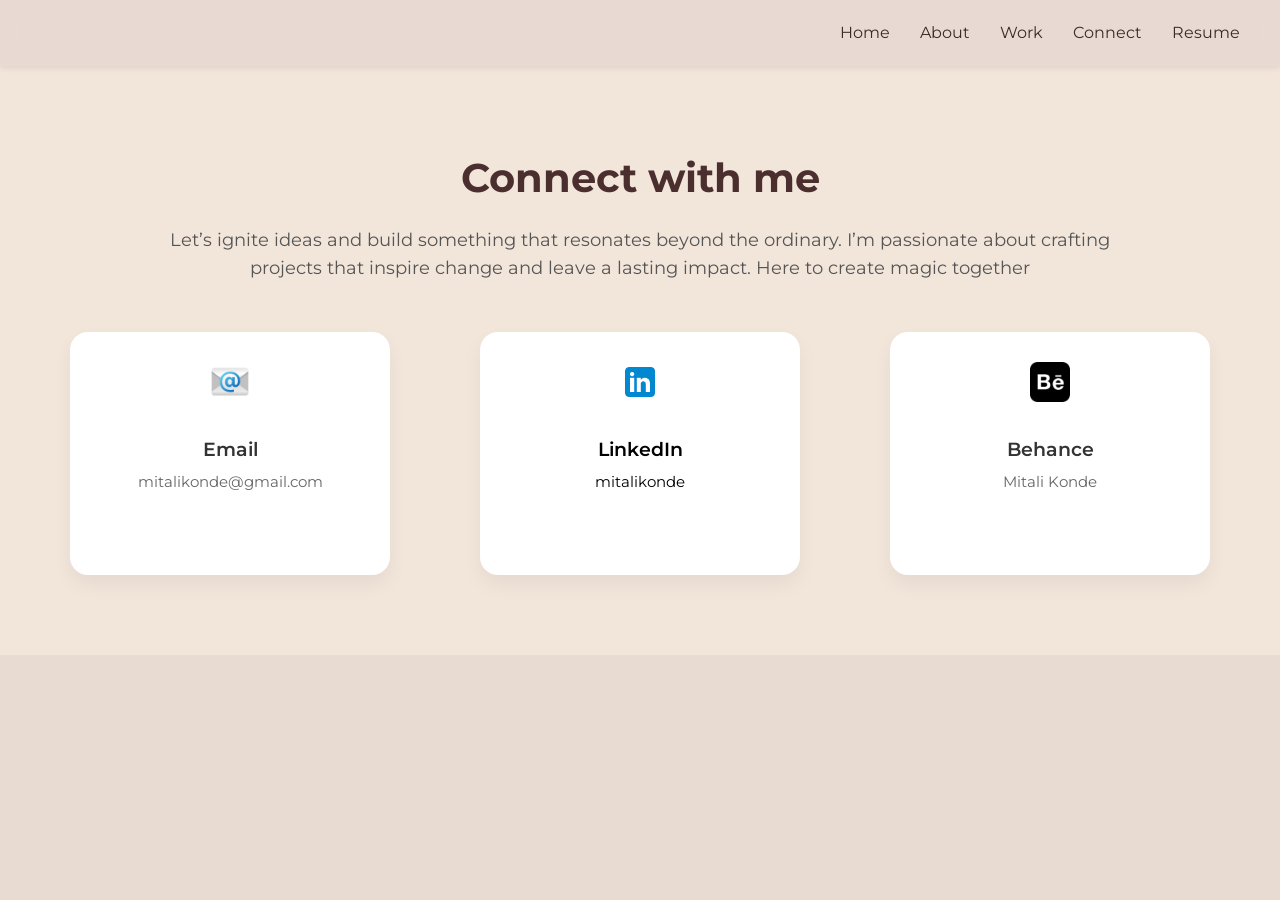
==== contact.html @ 2975746a "Initial commit" ====
<!DOCTYPE html>
<html lang="en">

<head>
  <meta charset="UTF-8" />
  <meta name="viewport" content="width=device-width, initial-scale=1.0" />
  <title>Contact</title>
  <link rel="stylesheet" href="styles.css" />
  <link href="https://fonts.googleapis.com/css2?family=Montserrat:wght@400;500;600;700&display=swap" rel="stylesheet" />
  <link rel="stylesheet" href="styles.css">
</head>

<body>

  <!-- Header -->
  <header class="navbar">
    <!-- <img src="https://via.placeholder.com/40" alt="Logo" class="logo" /> -->
    <nav class="nav-links">
      <a href="index.html">Home</a>
      <a href="about.html">About</a>
      <a href="mywork.html">Work</a>
      <a href="contact.html">Connect</a>
      <a href="assets\Mitali_Konde_7058881317.pdf" target="_blank" rel="noopener noreferrer">
        Resume
      </a>

    </nav>
  </header>

  <!-- Contact Section -->
  <section class="connect-section">
    <h2>Connect with me</h2>
    <p class="para_message">
      Let’s ignite ideas and build something that resonates beyond the ordinary. I’m passionate about crafting projects
      that inspire change and leave a lasting impact. Here to create magic together
    </p>

    <div class="contact-grid">
      <div class="contact-card">
        <img src="assets\icons8-email-50.png" alt="Email" />
        <h3>Email</h3>
        <p>mitalikonde@gmail.com</p>
      </div>

      <div class="contact-card">
        <img src="assets\icons8-linkedin-144.png" alt="LinkedIn" />
        <h3> <a href="https://www.linkedin.com/in/mitali-konde-7aa757270/" class="linkedin_link">LinkedIn</a></h3>
        <p>
          <a href="https://www.linkedin.com/in/mitali-konde-7aa757270/" class="linkedin_link">
            mitalikonde
          </a>
        </p>
      </div>

      <div class="contact-card">
        <img src="assets\icons8-behance-50.png" alt="Behance" />
        <h3>Behance</h3>
        <p>Mitali Konde</p>
      </div>
    </div>
  </section>


</body>

</html>
---- styles.css ----
/* ========== GOOGLE FONTS IMPORT ========== */
@import url('https://fonts.googleapis.com/css2?family=Montserrat:wght@400;500;600;700&display=swap');

/* ========== GLOBAL RESET AND BASE STYLES ========== */
* {
  margin: 0;
  padding: 0;
  box-sizing: border-box;
}

body {
  font-family: 'Montserrat', sans-serif;
  margin: 0;
  padding: 0;
  background: #e8dbd2;
  color: #3b2b24;
  line-height: 1.6;
  animation: morphBackground 8s ease-in-out infinite, fadeInUp 0.6s ease-in-out;
}

/* ========== KEYFRAME ANIMATIONS ========== */
@keyframes fadeInUp {
  from {
    opacity: 0;
    transform: translateY(40px);
  }
  to {
    opacity: 1;
    transform: translateY(0);
  }
}

@keyframes popIn {
  0% {
    opacity: 0;
    transform: scale(0.95);
  }
  100% {
    opacity: 1;
    transform: scale(1);
  }
}

@keyframes slideInLeft {
  from {
    opacity: 0;
    transform: translateX(-60px);
  }
  to {
    opacity: 1;
    transform: translateX(0);
  }
}

@keyframes slideInRight {
  from {
    opacity: 0;
    transform: translateX(60px);
  }
  to {
    opacity: 1;
    transform: translateX(0);
  }
}

@keyframes bounceIn {
  0% {
    opacity: 0;
    transform: scale(0.3) rotate(-15deg);
  }
  50% {
    opacity: 1;
    transform: scale(1.05) rotate(5deg);
  }
  70% {
    transform: scale(0.9) rotate(-2deg);
  }
  100% {
    opacity: 1;
    transform: scale(1) rotate(0deg);
  }
}

@keyframes pulseGlow {
  0% {
    box-shadow: 0 0 0 0 rgba(183, 139, 74, 0.4);
  }
  70% {
    box-shadow: 0 0 0 10px rgba(183, 139, 74, 0);
  }
  100% {
    box-shadow: 0 0 0 0 rgba(183, 139, 74, 0);
  }
}

@keyframes textGlow {
  0% {
    text-shadow: 0 0 5px rgba(183, 139, 74, 0.5);
  }
  50% {
    text-shadow: 0 0 20px rgba(183, 116, 16, 0.8), 0 0 30px rgba(183, 139, 74, 0.6);
  }
  100% {
    text-shadow: 0 0 5px rgba(183, 139, 74, 0.5);
  }
}

@keyframes morphBackground {
  0% {
    background: linear-gradient(45deg, #e8dbd2, #f0e6dc);
  }
  50% {
    background: linear-gradient(45deg, #f0e6dc, #e8dbd2);
  }
  100% {
    background: linear-gradient(45deg, #e8dbd2, #f0e6dc);
  }
}

@keyframes floatUp {
  0% {
    transform: translateY(0px);
  }
  50% {
    transform: translateY(-10px);
  }
  100% {
    transform: translateY(0px);
  }
}

@keyframes rotateIn {
  from {
    opacity: 0;
    transform: rotate(-200deg) scale(0.5);
  }
  to {
    opacity: 1;
    transform: rotate(0deg) scale(1);
  }
}

@keyframes scaleUp {
  from {
    transform: scale(0.8);
    opacity: 0;
  }
  to {
    transform: scale(1);
    opacity: 1;
  }
}

@keyframes shimmer {
  0% {
    background-position: -200px 0;
  }
  100% {
    background-position: 200px 0;
  }
}

@keyframes professionalSlideIn {
  from {
    opacity: 0;
    transform: translateY(20px);
  }
  to {
    opacity: 1;
    transform: translateY(0);
  }
}

@keyframes subtleGlow {
  0% {
    box-shadow: 0 0 5px rgba(183, 139, 74, 0.2);
  }
  50% {
    box-shadow: 0 0 15px rgba(183, 139, 74, 0.4);
  }
  100% {
    box-shadow: 0 0 5px rgba(183, 139, 74, 0.2);
  }
}

@keyframes typewriter {
  from {
    width: 0;
  }
  to {
    width: 100%;
  }
}

@keyframes blink {
  0%, 50% {
    opacity: 1;
  }
  51%, 100% {
    opacity: 0;
  }
}

@keyframes professionalFloat {
  0% {
    transform: translateY(0px);
  }
  50% {
    transform: translateY(-5px);
  }
  100% {
    transform: translateY(0px);
  }
}

@keyframes professionalScale {
  0% {
    transform: scale(1);
  }
  50% {
    transform: scale(1.02);
  }
  100% {
    transform: scale(1);
  }
}

@keyframes gradientShift {
  0% {
    background-position: 0% 50%;
  }
  50% {
    background-position: 100% 50%;
  }
  100% {
    background-position: 0% 50%;
  }
}

@keyframes professionalBorder {
  0% {
    border-color: rgba(183, 139, 74, 0.3);
  }
  50% {
    border-color: rgba(183, 139, 74, 0.8);
  }
  100% {
    border-color: rgba(183, 139, 74, 0.3);
  }
}

@keyframes professionalImageEntry {
  0% {
    opacity: 0;
    transform: scale(0.8) rotate(-5deg);
    filter: blur(2px);
  }
  50% {
    opacity: 0.8;
    transform: scale(1.05) rotate(2deg);
    filter: blur(1px);
  }
  100% {
    opacity: 1;
    transform: scale(1) rotate(0deg);
    filter: blur(0);
  }
}

@keyframes professionalImageHover {
  0% {
    transform: scale(1) rotate(0deg);
    box-shadow: 0 10px 25px rgba(0, 0, 0, 0.2);
  }
  50% {
    transform: scale(1.03) rotate(1deg);
    box-shadow: 0 15px 35px rgba(0, 0, 0, 0.3);
  }
  100% {
    transform: scale(1) rotate(0deg);
    box-shadow: 0 10px 25px rgba(0, 0, 0, 0.2);
  }
}

@keyframes professionalBorderRotate {
  0% {
    transform: rotate(0deg);
  }
  100% {
    transform: rotate(360deg);
  }
}

/* ========== HEADER & NAVBAR ========== */
header {
  display: flex;
  justify-content: space-between;
  align-items: center;
  padding: 25px 50px;
  background-color: rgba(232, 219, 210, 0.95);
  backdrop-filter: blur(10px);
  box-shadow: 0 2px 10px rgba(0, 0, 0, 0.05);
  position: sticky;
  top: 0;
  z-index: 1000;
  transition: all 0.3s ease;
}

.navbar {
  display: flex;
  justify-content: flex-end;
  align-items: center;
  padding: 20px 40px;
  background: rgba(232, 219, 210, 0.95);
  backdrop-filter: blur(10px);
  box-shadow: 0 2px 6px rgba(59, 43, 36, 0.1);
  position: sticky;
  top: 0;
  z-index: 10;
  transition: all 0.3s ease;
  animation: professionalSlideIn 0.8s ease-out;
}

.navbar.scrolled {
  box-shadow: 0 4px 10px rgba(0, 0, 0, 0.15);
  background-color: rgba(224, 209, 199, 0.95);
}

.logo {
  position: absolute;
  left: 40px;
  width: 40px;
  height: 40px;
  object-fit: contain;
  animation: professionalSlideIn 1s ease-out;
  transition: transform 0.3s ease;
  font-size: 22px;
  font-weight: 600;
  color: #69483a;
}

.logo:hover {
  transform: scale(1.1);
  animation: professionalFloat 2s ease-in-out infinite;
}

nav ul {
  display: flex;
  list-style: none;
}

nav ul li {
  margin-left: 30px;
}

nav ul li a {
  text-decoration: none;
  color: #333;
  font-weight: 500;
  transition: color 0.3s ease;
}

nav ul li a:hover {
  color: #69483a;
}

.nav-links {
  display: flex;
  gap: 30px;
}

.nav-links a {
  text-decoration: none;
  color: #3b2b24;
  font-weight: 400;
  font-size: 16px;
  transition: all 0.3s ease;
  position: relative;
  overflow: hidden;
}

.nav-links a::before {
  content: '';
  position: absolute;
  bottom: -3px;
  left: 0;
  width: 0;
  height: 2px;
  background: linear-gradient(90deg, #ac978b, #AB886D);
  transition: width 0.3s ease;
}

.nav-links a:hover::before {
  width: 100%;
}

.nav-links a.active,
.nav-links a:hover {
  color: #D6C0B3;
}

/* ========== HERO SECTION ========== */
.hero {
  min-height: calc(100vh - 80px);
  display: flex;
  flex-direction: column;
  justify-content: center;
  align-items: center;
  text-align: center;
  width: 800px;
  margin: 0 auto;
  padding: 40px 20px;
  opacity: 0;
  animation: professionalSlideIn 1.2s ease-out forwards;
  animation-delay: 0.3s;
  position: relative;
  overflow: hidden;
}

.hero::before {
  content: '';
  position: absolute;
  top: -50%;
  left: -50%;
  width: 200%;
  height: 200%;
  background: radial-gradient(circle, rgba(183, 139, 74, 0.02) 0%, transparent 70%);
  animation: professionalFloat 8s ease-in-out infinite;
  z-index: -1;
}

#myname {
  font-weight: bold;
  background: linear-gradient(45deg, #D6C0B3, #AB886D, #D6C0B3);
  background-size: 200% 200%;
  -webkit-background-clip: text;
  -webkit-text-fill-color: transparent;
  background-clip: text;
  animation: gradientShift 4s ease-in-out infinite;
  position: relative;
  overflow: hidden;
}

.hero-title {
  font-size: 48px;
  font-weight: 700;
  margin: 0 0 10px;
  color: #3b2b24;
  opacity: 0;
  animation: professionalSlideIn 1s ease-out forwards;
  animation-delay: 0.4s;
  position: relative;
}

.hero-title::after {
  content: '';
  position: absolute;
  bottom: -5px;
  left: 50%;
  transform: translateX(-50%);
  width: 0;
  height: 2.5px;
  background: linear-gradient(90deg, #D6C0B3, #AB886D);
  animation: typewriter 1.5s ease-out forwards;
  animation-delay: 1.2s;
}

.hero-subtitle {
  font-size: 22px;
  font-weight: 500;
  color: #6b5245;
  opacity: 0;
  animation: professionalSlideIn 1s ease-out forwards;
  animation-delay: 0.6s;
  position: relative;
}

.hero-description {
  font-size: 18px;
  font-weight: 400;
  color: #6b5245;
  margin: 0 auto 20px;
  line-height: 1.6;
  max-width: 900px;
  opacity: 0;
  animation: professionalSlideIn 1s ease-out forwards;
  animation-delay: 0.8s;
  position: relative;
}

/* ========== BUTTONS ========== */
.btn-view-work {
  font-family: 'Montserrat', sans-serif;
  background: linear-gradient(45deg, #69483a, #8b5a4a);
  background-size: 200% 200%;
  color: #fff;
  border: none;
  padding: 12px 40px;
  font-size: 16px;
  font-weight: 600;
  border-radius: 30px;
  cursor: pointer;
  transition: all 0.3s ease;
  margin-bottom: 40px;
  opacity: 0;
  animation: professionalSlideIn 1s ease-out forwards;
  animation-delay: 1s;
  position: relative;
  overflow: hidden;
}

.btn-view-work::before {
  content: '';
  position: absolute;
  top: 0;
  left: -100%;
  width: 100%;
  height: 100%;
  background: linear-gradient(90deg, transparent, rgba(255, 255, 255, 0.2), transparent);
  transition: left 0.5s;
}

.btn-view-work:hover::before {
  left: 100%;
}

.btn-view-work:hover {
  background: linear-gradient(45deg, #2f221c, #4a332a);
  transform: translateY(-2px);
  box-shadow: 0 8px 20px rgba(47, 34, 28, 0.3);
  animation: professionalScale 2s ease-in-out infinite;
}

/* ========== INFO BOXES ========== */
.info-boxes {
  display: flex;
  justify-content: center;
  gap: 30px;
  flex-wrap: wrap;
  perspective: 1000px;
}

.info-box {
  background: linear-gradient(135deg, #d2b8aa, #c9a994);
  border-radius: 15px;
  padding: 25px 40px;
  min-width: 140px;
  box-shadow: 0 5px 15px rgba(59, 43, 36, 0.1);
  text-align: center;
  transition: all 0.3s ease;
  opacity: 0;
  transform: translateY(20px);
  animation: professionalSlideIn 0.8s ease-out forwards;
  position: relative;
  overflow: hidden;
  border: 2px solid transparent;
}

.info-box::before {
  content: '';
  position: absolute;
  top: 0;
  left: -100%;
  width: 100%;
  height: 100%;
  background: linear-gradient(90deg, transparent, rgba(255, 255, 255, 0.1), transparent);
  transition: left 0.5s;
}

.info-box:hover::before {
  left: 100%;
}

.info-box:nth-child(1) { animation-delay: 0.2s; }
.info-box:nth-child(2) { animation-delay: 0.4s; }
.info-box:nth-child(3) { animation-delay: 0.6s; }

.info-box:hover {
  transform: translateY(-5px) scale(1.02);
  box-shadow: 0 10px 25px rgba(59, 43, 36, 0.15);
  border-color: rgba(183, 139, 74, 0.3);
  animation: professionalBorder 2s ease-in-out infinite;
}

.info-box h2 {
  font-size: 28px;
  font-weight: 600;
  color: #3b2b24;
  margin-bottom: 8px;
  transition: all 0.3s ease;
}

.info-box:hover h2 {
  color: #D6C0B3;
  transform: scale(1.05);
}

.info-box p {
  font-size: 14px;
  font-weight: 400;
  color: #6b5245;
  margin: 0;
  transition: all 0.3s ease;
}

.info-box:hover p {
  color: #3b2b24;
}

/* ========== HEADINGS AND SECTIONS ========== */
.main-heading {
  font-size: 36px;
  font-weight: 700;
  color: #3b2b24;
  text-align: center;
  margin-bottom: 40px;
  opacity: 0;
  animation: professionalSlideIn 1.2s ease-out forwards;
  position: relative;
}

.main-heading::before {
  content: '';
  position: absolute;
  top: 50%;
  left: 0;
  right: 0;
  height: 1px;
  /* background: linear-gradient(90deg, transparent, #D6C0B3, transparent); */
  z-index: -1;
}

.section-title {
  font-size: 32px;
  font-weight: 700;
  margin-bottom: 40px;
  color: #2f221c;
}

.main-sections {
  display: flex;
  flex-direction: column;
  gap: 60px;
  align-items: center;
  padding: 40px 20px;
  position: relative;
}

.main-sections::before {
  content: '';
  position: absolute;
  top: 0;
  left: 50%;
  width: 2px;
  height: 100%;
  background: linear-gradient(to bottom, transparent, #D6C0B3, transparent);
  z-index: -1;
}

.section-container {
  width: 100%;
  max-width: 1000px;
  background: linear-gradient(135deg, #f5ede6, #f8f1ea);
  padding: 40px;
  box-sizing: border-box;
  border-radius: 20px;
  box-shadow: 0 5px 20px rgba(0, 0, 0, 0.08);
  opacity: 0;
  transform: translateY(20px);
  transition: all 0.6s ease-out;
  position: relative;
  overflow: hidden;
}

.section-container::before {
  content: '';
  position: absolute;
  top: 0;
  left: 0;
  right: 0;
  height: 3px;
  background: linear-gradient(90deg, #D6C0B3, #AB886D, #D6C0B3);
  background-size: 200% 200%;
  animation: gradientShift 4s ease-in-out infinite;
}

.section-container.visible {
  opacity: 1;
  transform: translateY(0);
}

.section-container:hover {
  transform: translateY(-3px);
  box-shadow: 0 10px 30px rgba(0, 0, 0, 0.12);
}

.section-container h2 {
  font-size: 28px;
  color: #3b2b24;
  margin-bottom: 20px;
  animation: professionalSlideIn 0.8s ease-out forwards;
  position: relative;
}

.section-container h2::after {
  content: '';
  position: absolute;
  bottom: -5px;
  left: 0;
  width: 50px;
  height: 3px;
  background: linear-gradient(90deg, #D6C0B3, #AB886D);
  animation: typewriter 1s ease-out forwards;
  animation-delay: 0.3s;
}

/* ========== ABOUT SECTION ========== */
.about-content {
  display: flex;
  flex-direction: row;
  gap: 40px;
  align-items: center;
  flex-wrap: wrap;
  justify-content: space-between;
  width: 1600px;
  width: 100%;
  padding: 0 20px;
  box-sizing: border-box;
}

.about-text {
  flex: 1;
  max-width: 500px;
  animation: professionalSlideIn 1s ease-out forwards;
  line-height: 1.7;
}

.about-image {
  flex-shrink: 0;
  text-align: center;  
  animation-delay: 0.1s;
}

.profile-pic {
  width: 220px;
  height: 220px;
  border-radius: 50%;
  object-fit: cover;
  box-shadow: 0 8px 25px rgba(0, 0, 0, 0.15);
  position: relative;
  transition: all 0.3s ease;
}

.profile-pic::before {
  content: '';
  position: absolute;
  top: -6px;
  left: -6px;
  right: -6px;
  bottom: -6px;
  border-radius: 50%;
  background: linear-gradient(45deg, #D6C0B3, #AB886D, #D6C0B3);
  background-size: 200% 200%;
  z-index: -1;
  animation: gradientShift 4s ease-in-out infinite;
  opacity: 0;
  transition: opacity 0.3s ease;
}

.profile-pic::after {
  content: '';
  position: absolute;
  top: -10px;
  left: -10px;
  right: -10px;
  bottom: -10px;
  border-radius: 50%;
  background: conic-gradient(from 0deg, #D6C0B3, #AB886D, #D6C0B3, #AB886D, #D6C0B3);
  z-index: -2;
  animation: professionalBorderRotate 8s linear infinite;
  opacity: 0;
  transition: opacity 0.3s ease;
}

.profile-pic:hover {
  transform: scale(1.03);
  box-shadow: 0 12px 35px rgba(0, 0, 0, 0.25);
  animation: professionalImageHover 2s ease-in-out infinite;
}

.profile-pic:hover::before {
  opacity: 1;
}

.profile-pic:hover::after {
  opacity: 0.3;
}

/* ========== EDUCATION / CERTIFICATIONS ========== */
.edu-entry {
  border-left: 3px solid #D6C0B3;
  padding-left: 16px;
  margin-bottom: 20px;
  position: relative;
  animation: professionalSlideIn 0.8s ease-out forwards;
  transition: all 0.3s ease;
}

.edu-entry::before {
  content: '';
  position: absolute;
  left: -6px;
  top: 0;
  width: 9px;
  height: 9px;
  background: #D6C0B3;
  border-radius: 50%;
  animation: subtleGlow 3s ease-in-out infinite;
}

.edu-entry:hover {
  transform: translateX(5px);
  border-left-color: #AB886D;
}

.edu-entry h3 {
  font-size: 18px;
  font-weight: 600;
  color: #3b2b24;
  margin-bottom: 4px;
  transition: color 0.3s ease;
}

.edu-entry:hover h3 {
  color: #D6C0B3;
}

.edu-entry p {
  margin: 0;
  font-size: 14px;
  color: #6b5245;
}

/* ========== SKILLS ========== */
.skills-list {
  display: flex;
  flex-direction: column;
  gap: 16px;
}

.skill-item {
  display: flex;
  align-items: center;
  gap: 12px;
  font-size: 16px;
  font-weight: 500;
  color: #3b2b24;
  animation: professionalSlideIn 0.6s ease-out forwards;
  transition: all 0.3s ease;
}

.skill-item:hover {
  transform: translateX(5px);
  color: #D6C0B3;
}

.skill-item .icon {
  width: 20px;
  height: 20px;
  stroke: #000;
  transition: all 0.3s ease;
}

.skill-item:hover .icon {
  stroke: #D6C0B3;
  transform: scale(1.1);
}

.skills-grid {
  display: grid;
  grid-template-columns: repeat(auto-fit, minmax(120px, 1fr));
  gap: 24px;
  margin-top: 30px;
  justify-items: center;
}

.skill-icon {
  background: linear-gradient(135deg, #d2b8aa, #c9a994);
  border-radius: 12px;
  padding: 20px 10px;
  text-align: center;
  width: 100px;
  box-shadow: 0 3px 10px rgba(0,0,0,0.08);
  transition: all 0.3s ease;
  animation: professionalSlideIn 0.6s ease-out forwards;
  position: relative;
  overflow: hidden;
}

.skill-icon::before {
  content: '';
  position: absolute;
  top: 0;
  left: -100%;
  width: 100%;
  height: 100%;
  background: linear-gradient(90deg, transparent, rgba(255, 255, 255, 0.2), transparent);
  transition: left 0.5s;
}

.skill-icon:hover::before {
  left: 100%;
}

.skill-icon i {
  font-size: 28px;
  color: #69483a;
  margin-bottom: 10px;
  transition: all 0.3s ease;
}

.skill-icon:hover i {
  transform: scale(1.1);
  color: #D6C0B3;
}

.skill-icon p {
  font-size: 14px;
  font-weight: 500;
  margin: 0;
  color: #3b2b24;
}

.skill-icon:hover {
  transform: translateY(-5px) scale(1.02);
  background: linear-gradient(135deg, #c9a994, #D6C0B3);
  box-shadow: 0 8px 20px rgba(0,0,0,0.15);
  animation: professionalFloat 2s ease-in-out infinite;
}

/* ========== WORK SECTION ========== */
.mywork-section {
  max-width: 1100px;
  margin: 60px auto 80px;
  padding: 0 20px;
  text-align: center;
}

.work-cards {
  display: flex;
  flex-wrap: wrap;
  gap: 40px;
  justify-content: center;
}

.work-card {
  background-color: #fff;
  border-radius: 20px;
  padding: 30px;
  width: 500px;
  text-align: left;
  display: flex;
  flex-direction: column;
  align-items: center;
  justify-content: center;
  box-shadow: 0 10px 20px rgba(0, 0, 0, 0.05);
  transition: transform 0.3s ease, box-shadow 0.3s ease;
  overflow: hidden;
  position: relative;
}

.work-card:hover {
  transform: translateY(-6px) scale(1.02);
  box-shadow: 0 15px 25px rgba(0, 0, 0, 0.1);
}

.work-card img {
  max-width: 100%;
  height: auto;
  border-radius: 10px;
}

.docmeup-card {
  background-color: #d7eaf5;
  border: 1px solid #b2d1e8;
}

.obgyn-card {
  background-color: #f8e5ed;
  border: 1px solid #e7c7d7;
}

.work-icon {
  margin-bottom: 20px;
}

.work-card h3 {
  font-size: 22px;
  font-weight: 700;
  color: #3b2b24;
  margin-bottom: 10px;
}

.work-card p {
  font-size: 14px;
  color: #5a4b42;
  line-height: 1.6;
  flex-grow: 1;
  margin-bottom: 20px;
}

.case-study-link {
  font-weight: 600;
  font-size: 14px;
  text-decoration: none;
  color: #3b2b24;
  margin-bottom: 20px;
  display: inline-block;}

  /* ===== CONNECT PAGE STYLES ===== */
.connect-section {
  padding: 80px 20px;
  text-align: center;
  background-color: #f2e5da; /* Match your screenshot background */
}

.connect-section h2 {
  font-size: 2.5rem;
  color: #4b2e2e;
  font-weight: 700;
  margin-bottom: 16px;
}

.connect-section p {
  font-size: 1.1rem;
  max-width: 1000px;
  margin: 0 auto 50px;
  color: #555;
  line-height: 1.6;
}

.contact-grid {
  display: grid;
  grid-template-columns: repeat(auto-fit, minmax(260px, 1fr));
  gap: 30px;
  justify-items: center;
  padding: 0 20px;
}

.contact-card {
  background-color: #fff;
  padding: 30px;
  border-radius: 18px;
  box-shadow: 0 10px 20px rgba(0, 0, 0, 0.05);
  width: 100%;
  max-width: 320px;
  text-align: center;
  transition: transform 0.3s ease;
}

.contact-card:hover {
  transform: translateY(-8px);
}

.contact-card img {
  width: 40px;
  height: 40px;
  margin-bottom: 16px;
}

.contact-card h3 {
  margin: 10px 0 5px;
  font-weight: 600;
  color: #333;
}

.contact-card p {
  color: #666;
  font-size: 0.95rem;
}

.linkedin_link{
  color: black;
  text-decoration: none;
}

.title_message{
  text-align: center;
}
---- styles.css ----
/* ========== GOOGLE FONTS IMPORT ========== */
@import url('https://fonts.googleapis.com/css2?family=Montserrat:wght@400;500;600;700&display=swap');

/* ========== GLOBAL RESET AND BASE STYLES ========== */
* {
  margin: 0;
  padding: 0;
  box-sizing: border-box;
}

body {
  font-family: 'Montserrat', sans-serif;
  margin: 0;
  padding: 0;
  background: #e8dbd2;
  color: #3b2b24;
  line-height: 1.6;
  animation: morphBackground 8s ease-in-out infinite, fadeInUp 0.6s ease-in-out;
}

/* ========== KEYFRAME ANIMATIONS ========== */
@keyframes fadeInUp {
  from {
    opacity: 0;
    transform: translateY(40px);
  }
  to {
    opacity: 1;
    transform: translateY(0);
  }
}

@keyframes popIn {
  0% {
    opacity: 0;
    transform: scale(0.95);
  }
  100% {
    opacity: 1;
    transform: scale(1);
  }
}

@keyframes slideInLeft {
  from {
    opacity: 0;
    transform: translateX(-60px);
  }
  to {
    opacity: 1;
    transform: translateX(0);
  }
}

@keyframes slideInRight {
  from {
    opacity: 0;
    transform: translateX(60px);
  }
  to {
    opacity: 1;
    transform: translateX(0);
  }
}

@keyframes bounceIn {
  0% {
    opacity: 0;
    transform: scale(0.3) rotate(-15deg);
  }
  50% {
    opacity: 1;
    transform: scale(1.05) rotate(5deg);
  }
  70% {
    transform: scale(0.9) rotate(-2deg);
  }
  100% {
    opacity: 1;
    transform: scale(1) rotate(0deg);
  }
}

@keyframes pulseGlow {
  0% {
    box-shadow: 0 0 0 0 rgba(183, 139, 74, 0.4);
  }
  70% {
    box-shadow: 0 0 0 10px rgba(183, 139, 74, 0);
  }
  100% {
    box-shadow: 0 0 0 0 rgba(183, 139, 74, 0);
  }
}

@keyframes textGlow {
  0% {
    text-shadow: 0 0 5px rgba(183, 139, 74, 0.5);
  }
  50% {
    text-shadow: 0 0 20px rgba(183, 116, 16, 0.8), 0 0 30px rgba(183, 139, 74, 0.6);
  }
  100% {
    text-shadow: 0 0 5px rgba(183, 139, 74, 0.5);
  }
}

@keyframes morphBackground {
  0% {
    background: linear-gradient(45deg, #e8dbd2, #f0e6dc);
  }
  50% {
    background: linear-gradient(45deg, #f0e6dc, #e8dbd2);
  }
  100% {
    background: linear-gradient(45deg, #e8dbd2, #f0e6dc);
  }
}

@keyframes floatUp {
  0% {
    transform: translateY(0px);
  }
  50% {
    transform: translateY(-10px);
  }
  100% {
    transform: translateY(0px);
  }
}

@keyframes rotateIn {
  from {
    opacity: 0;
    transform: rotate(-200deg) scale(0.5);
  }
  to {
    opacity: 1;
    transform: rotate(0deg) scale(1);
  }
}

@keyframes scaleUp {
  from {
    transform: scale(0.8);
    opacity: 0;
  }
  to {
    transform: scale(1);
    opacity: 1;
  }
}

@keyframes shimmer {
  0% {
    background-position: -200px 0;
  }
  100% {
    background-position: 200px 0;
  }
}

@keyframes professionalSlideIn {
  from {
    opacity: 0;
    transform: translateY(20px);
  }
  to {
    opacity: 1;
    transform: translateY(0);
  }
}

@keyframes subtleGlow {
  0% {
    box-shadow: 0 0 5px rgba(183, 139, 74, 0.2);
  }
  50% {
    box-shadow: 0 0 15px rgba(183, 139, 74, 0.4);
  }
  100% {
    box-shadow: 0 0 5px rgba(183, 139, 74, 0.2);
  }
}

@keyframes typewriter {
  from {
    width: 0;
  }
  to {
    width: 100%;
  }
}

@keyframes blink {
  0%, 50% {
    opacity: 1;
  }
  51%, 100% {
    opacity: 0;
  }
}

@keyframes professionalFloat {
  0% {
    transform: translateY(0px);
  }
  50% {
    transform: translateY(-5px);
  }
  100% {
    transform: translateY(0px);
  }
}

@keyframes professionalScale {
  0% {
    transform: scale(1);
  }
  50% {
    transform: scale(1.02);
  }
  100% {
    transform: scale(1);
  }
}

@keyframes gradientShift {
  0% {
    background-position: 0% 50%;
  }
  50% {
    background-position: 100% 50%;
  }
  100% {
    background-position: 0% 50%;
  }
}

@keyframes professionalBorder {
  0% {
    border-color: rgba(183, 139, 74, 0.3);
  }
  50% {
    border-color: rgba(183, 139, 74, 0.8);
  }
  100% {
    border-color: rgba(183, 139, 74, 0.3);
  }
}

@keyframes professionalImageEntry {
  0% {
    opacity: 0;
    transform: scale(0.8) rotate(-5deg);
    filter: blur(2px);
  }
  50% {
    opacity: 0.8;
    transform: scale(1.05) rotate(2deg);
    filter: blur(1px);
  }
  100% {
    opacity: 1;
    transform: scale(1) rotate(0deg);
    filter: blur(0);
  }
}

@keyframes professionalImageHover {
  0% {
    transform: scale(1) rotate(0deg);
    box-shadow: 0 10px 25px rgba(0, 0, 0, 0.2);
  }
  50% {
    transform: scale(1.03) rotate(1deg);
    box-shadow: 0 15px 35px rgba(0, 0, 0, 0.3);
  }
  100% {
    transform: scale(1) rotate(0deg);
    box-shadow: 0 10px 25px rgba(0, 0, 0, 0.2);
  }
}

@keyframes professionalBorderRotate {
  0% {
    transform: rotate(0deg);
  }
  100% {
    transform: rotate(360deg);
  }
}

/* ========== HEADER & NAVBAR ========== */
header {
  display: flex;
  justify-content: space-between;
  align-items: center;
  padding: 25px 50px;
  background-color: rgba(232, 219, 210, 0.95);
  backdrop-filter: blur(10px);
  box-shadow: 0 2px 10px rgba(0, 0, 0, 0.05);
  position: sticky;
  top: 0;
  z-index: 1000;
  transition: all 0.3s ease;
}

.navbar {
  display: flex;
  justify-content: flex-end;
  align-items: center;
  padding: 20px 40px;
  background: rgba(232, 219, 210, 0.95);
  backdrop-filter: blur(10px);
  box-shadow: 0 2px 6px rgba(59, 43, 36, 0.1);
  position: sticky;
  top: 0;
  z-index: 10;
  transition: all 0.3s ease;
  animation: professionalSlideIn 0.8s ease-out;
}

.navbar.scrolled {
  box-shadow: 0 4px 10px rgba(0, 0, 0, 0.15);
  background-color: rgba(224, 209, 199, 0.95);
}

.logo {
  position: absolute;
  left: 40px;
  width: 40px;
  height: 40px;
  object-fit: contain;
  animation: professionalSlideIn 1s ease-out;
  transition: transform 0.3s ease;
  font-size: 22px;
  font-weight: 600;
  color: #69483a;
}

.logo:hover {
  transform: scale(1.1);
  animation: professionalFloat 2s ease-in-out infinite;
}

nav ul {
  display: flex;
  list-style: none;
}

nav ul li {
  margin-left: 30px;
}

nav ul li a {
  text-decoration: none;
  color: #333;
  font-weight: 500;
  transition: color 0.3s ease;
}

nav ul li a:hover {
  color: #69483a;
}

.nav-links {
  display: flex;
  gap: 30px;
}

.nav-links a {
  text-decoration: none;
  color: #3b2b24;
  font-weight: 400;
  font-size: 16px;
  transition: all 0.3s ease;
  position: relative;
  overflow: hidden;
}

.nav-links a::before {
  content: '';
  position: absolute;
  bottom: -3px;
  left: 0;
  width: 0;
  height: 2px;
  background: linear-gradient(90deg, #ac978b, #AB886D);
  transition: width 0.3s ease;
}

.nav-links a:hover::before {
  width: 100%;
}

.nav-links a.active,
.nav-links a:hover {
  color: #D6C0B3;
}

/* ========== HERO SECTION ========== */
.hero {
  min-height: calc(100vh - 80px);
  display: flex;
  flex-direction: column;
  justify-content: center;
  align-items: center;
  text-align: center;
  width: 800px;
  margin: 0 auto;
  padding: 40px 20px;
  opacity: 0;
  animation: professionalSlideIn 1.2s ease-out forwards;
  animation-delay: 0.3s;
  position: relative;
  overflow: hidden;
}

.hero::before {
  content: '';
  position: absolute;
  top: -50%;
  left: -50%;
  width: 200%;
  height: 200%;
  background: radial-gradient(circle, rgba(183, 139, 74, 0.02) 0%, transparent 70%);
  animation: professionalFloat 8s ease-in-out infinite;
  z-index: -1;
}

#myname {
  font-weight: bold;
  background: linear-gradient(45deg, #D6C0B3, #AB886D, #D6C0B3);
  background-size: 200% 200%;
  -webkit-background-clip: text;
  -webkit-text-fill-color: transparent;
  background-clip: text;
  animation: gradientShift 4s ease-in-out infinite;
  position: relative;
  overflow: hidden;
}

.hero-title {
  font-size: 48px;
  font-weight: 700;
  margin: 0 0 10px;
  color: #3b2b24;
  opacity: 0;
  animation: professionalSlideIn 1s ease-out forwards;
  animation-delay: 0.4s;
  position: relative;
}

.hero-title::after {
  content: '';
  position: absolute;
  bottom: -5px;
  left: 50%;
  transform: translateX(-50%);
  width: 0;
  height: 2.5px;
  background: linear-gradient(90deg, #D6C0B3, #AB886D);
  animation: typewriter 1.5s ease-out forwards;
  animation-delay: 1.2s;
}

.hero-subtitle {
  font-size: 22px;
  font-weight: 500;
  color: #6b5245;
  opacity: 0;
  animation: professionalSlideIn 1s ease-out forwards;
  animation-delay: 0.6s;
  position: relative;
}

.hero-description {
  font-size: 18px;
  font-weight: 400;
  color: #6b5245;
  margin: 0 auto 20px;
  line-height: 1.6;
  max-width: 900px;
  opacity: 0;
  animation: professionalSlideIn 1s ease-out forwards;
  animation-delay: 0.8s;
  position: relative;
}

/* ========== BUTTONS ========== */
.btn-view-work {
  font-family: 'Montserrat', sans-serif;
  background: linear-gradient(45deg, #69483a, #8b5a4a);
  background-size: 200% 200%;
  color: #fff;
  border: none;
  padding: 12px 40px;
  font-size: 16px;
  font-weight: 600;
  border-radius: 30px;
  cursor: pointer;
  transition: all 0.3s ease;
  margin-bottom: 40px;
  opacity: 0;
  animation: professionalSlideIn 1s ease-out forwards;
  animation-delay: 1s;
  position: relative;
  overflow: hidden;
}

.btn-view-work::before {
  content: '';
  position: absolute;
  top: 0;
  left: -100%;
  width: 100%;
  height: 100%;
  background: linear-gradient(90deg, transparent, rgba(255, 255, 255, 0.2), transparent);
  transition: left 0.5s;
}

.btn-view-work:hover::before {
  left: 100%;
}

.btn-view-work:hover {
  background: linear-gradient(45deg, #2f221c, #4a332a);
  transform: translateY(-2px);
  box-shadow: 0 8px 20px rgba(47, 34, 28, 0.3);
  animation: professionalScale 2s ease-in-out infinite;
}

/* ========== INFO BOXES ========== */
.info-boxes {
  display: flex;
  justify-content: center;
  gap: 30px;
  flex-wrap: wrap;
  perspective: 1000px;
}

.info-box {
  background: linear-gradient(135deg, #d2b8aa, #c9a994);
  border-radius: 15px;
  padding: 25px 40px;
  min-width: 140px;
  box-shadow: 0 5px 15px rgba(59, 43, 36, 0.1);
  text-align: center;
  transition: all 0.3s ease;
  opacity: 0;
  transform: translateY(20px);
  animation: professionalSlideIn 0.8s ease-out forwards;
  position: relative;
  overflow: hidden;
  border: 2px solid transparent;
}

.info-box::before {
  content: '';
  position: absolute;
  top: 0;
  left: -100%;
  width: 100%;
  height: 100%;
  background: linear-gradient(90deg, transparent, rgba(255, 255, 255, 0.1), transparent);
  transition: left 0.5s;
}

.info-box:hover::before {
  left: 100%;
}

.info-box:nth-child(1) { animation-delay: 0.2s; }
.info-box:nth-child(2) { animation-delay: 0.4s; }
.info-box:nth-child(3) { animation-delay: 0.6s; }

.info-box:hover {
  transform: translateY(-5px) scale(1.02);
  box-shadow: 0 10px 25px rgba(59, 43, 36, 0.15);
  border-color: rgba(183, 139, 74, 0.3);
  animation: professionalBorder 2s ease-in-out infinite;
}

.info-box h2 {
  font-size: 28px;
  font-weight: 600;
  color: #3b2b24;
  margin-bottom: 8px;
  transition: all 0.3s ease;
}

.info-box:hover h2 {
  color: #D6C0B3;
  transform: scale(1.05);
}

.info-box p {
  font-size: 14px;
  font-weight: 400;
  color: #6b5245;
  margin: 0;
  transition: all 0.3s ease;
}

.info-box:hover p {
  color: #3b2b24;
}

/* ========== HEADINGS AND SECTIONS ========== */
.main-heading {
  font-size: 36px;
  font-weight: 700;
  color: #3b2b24;
  text-align: center;
  margin-bottom: 40px;
  opacity: 0;
  animation: professionalSlideIn 1.2s ease-out forwards;
  position: relative;
}

.main-heading::before {
  content: '';
  position: absolute;
  top: 50%;
  left: 0;
  right: 0;
  height: 1px;
  /* background: linear-gradient(90deg, transparent, #D6C0B3, transparent); */
  z-index: -1;
}

.section-title {
  font-size: 32px;
  font-weight: 700;
  margin-bottom: 40px;
  color: #2f221c;
}

.main-sections {
  display: flex;
  flex-direction: column;
  gap: 60px;
  align-items: center;
  padding: 40px 20px;
  position: relative;
}

.main-sections::before {
  content: '';
  position: absolute;
  top: 0;
  left: 50%;
  width: 2px;
  height: 100%;
  background: linear-gradient(to bottom, transparent, #D6C0B3, transparent);
  z-index: -1;
}

.section-container {
  width: 100%;
  max-width: 1000px;
  background: linear-gradient(135deg, #f5ede6, #f8f1ea);
  padding: 40px;
  box-sizing: border-box;
  border-radius: 20px;
  box-shadow: 0 5px 20px rgba(0, 0, 0, 0.08);
  opacity: 0;
  transform: translateY(20px);
  transition: all 0.6s ease-out;
  position: relative;
  overflow: hidden;
}

.section-container::before {
  content: '';
  position: absolute;
  top: 0;
  left: 0;
  right: 0;
  height: 3px;
  background: linear-gradient(90deg, #D6C0B3, #AB886D, #D6C0B3);
  background-size: 200% 200%;
  animation: gradientShift 4s ease-in-out infinite;
}

.section-container.visible {
  opacity: 1;
  transform: translateY(0);
}

.section-container:hover {
  transform: translateY(-3px);
  box-shadow: 0 10px 30px rgba(0, 0, 0, 0.12);
}

.section-container h2 {
  font-size: 28px;
  color: #3b2b24;
  margin-bottom: 20px;
  animation: professionalSlideIn 0.8s ease-out forwards;
  position: relative;
}

.section-container h2::after {
  content: '';
  position: absolute;
  bottom: -5px;
  left: 0;
  width: 50px;
  height: 3px;
  background: linear-gradient(90deg, #D6C0B3, #AB886D);
  animation: typewriter 1s ease-out forwards;
  animation-delay: 0.3s;
}

/* ========== ABOUT SECTION ========== */
.about-content {
  display: flex;
  flex-direction: row;
  gap: 40px;
  align-items: center;
  flex-wrap: wrap;
  justify-content: space-between;
  width: 1600px;
  width: 100%;
  padding: 0 20px;
  box-sizing: border-box;
}

.about-text {
  flex: 1;
  max-width: 500px;
  animation: professionalSlideIn 1s ease-out forwards;
  line-height: 1.7;
}

.about-image {
  flex-shrink: 0;
  text-align: center;  
  animation-delay: 0.1s;
}

.profile-pic {
  width: 220px;
  height: 220px;
  border-radius: 50%;
  object-fit: cover;
  box-shadow: 0 8px 25px rgba(0, 0, 0, 0.15);
  position: relative;
  transition: all 0.3s ease;
}

.profile-pic::before {
  content: '';
  position: absolute;
  top: -6px;
  left: -6px;
  right: -6px;
  bottom: -6px;
  border-radius: 50%;
  background: linear-gradient(45deg, #D6C0B3, #AB886D, #D6C0B3);
  background-size: 200% 200%;
  z-index: -1;
  animation: gradientShift 4s ease-in-out infinite;
  opacity: 0;
  transition: opacity 0.3s ease;
}

.profile-pic::after {
  content: '';
  position: absolute;
  top: -10px;
  left: -10px;
  right: -10px;
  bottom: -10px;
  border-radius: 50%;
  background: conic-gradient(from 0deg, #D6C0B3, #AB886D, #D6C0B3, #AB886D, #D6C0B3);
  z-index: -2;
  animation: professionalBorderRotate 8s linear infinite;
  opacity: 0;
  transition: opacity 0.3s ease;
}

.profile-pic:hover {
  transform: scale(1.03);
  box-shadow: 0 12px 35px rgba(0, 0, 0, 0.25);
  animation: professionalImageHover 2s ease-in-out infinite;
}

.profile-pic:hover::before {
  opacity: 1;
}

.profile-pic:hover::after {
  opacity: 0.3;
}

/* ========== EDUCATION / CERTIFICATIONS ========== */
.edu-entry {
  border-left: 3px solid #D6C0B3;
  padding-left: 16px;
  margin-bottom: 20px;
  position: relative;
  animation: professionalSlideIn 0.8s ease-out forwards;
  transition: all 0.3s ease;
}

.edu-entry::before {
  content: '';
  position: absolute;
  left: -6px;
  top: 0;
  width: 9px;
  height: 9px;
  background: #D6C0B3;
  border-radius: 50%;
  animation: subtleGlow 3s ease-in-out infinite;
}

.edu-entry:hover {
  transform: translateX(5px);
  border-left-color: #AB886D;
}

.edu-entry h3 {
  font-size: 18px;
  font-weight: 600;
  color: #3b2b24;
  margin-bottom: 4px;
  transition: color 0.3s ease;
}

.edu-entry:hover h3 {
  color: #D6C0B3;
}

.edu-entry p {
  margin: 0;
  font-size: 14px;
  color: #6b5245;
}

/* ========== SKILLS ========== */
.skills-list {
  display: flex;
  flex-direction: column;
  gap: 16px;
}

.skill-item {
  display: flex;
  align-items: center;
  gap: 12px;
  font-size: 16px;
  font-weight: 500;
  color: #3b2b24;
  animation: professionalSlideIn 0.6s ease-out forwards;
  transition: all 0.3s ease;
}

.skill-item:hover {
  transform: translateX(5px);
  color: #D6C0B3;
}

.skill-item .icon {
  width: 20px;
  height: 20px;
  stroke: #000;
  transition: all 0.3s ease;
}

.skill-item:hover .icon {
  stroke: #D6C0B3;
  transform: scale(1.1);
}

.skills-grid {
  display: grid;
  grid-template-columns: repeat(auto-fit, minmax(120px, 1fr));
  gap: 24px;
  margin-top: 30px;
  justify-items: center;
}

.skill-icon {
  background: linear-gradient(135deg, #d2b8aa, #c9a994);
  border-radius: 12px;
  padding: 20px 10px;
  text-align: center;
  width: 100px;
  box-shadow: 0 3px 10px rgba(0,0,0,0.08);
  transition: all 0.3s ease;
  animation: professionalSlideIn 0.6s ease-out forwards;
  position: relative;
  overflow: hidden;
}

.skill-icon::before {
  content: '';
  position: absolute;
  top: 0;
  left: -100%;
  width: 100%;
  height: 100%;
  background: linear-gradient(90deg, transparent, rgba(255, 255, 255, 0.2), transparent);
  transition: left 0.5s;
}

.skill-icon:hover::before {
  left: 100%;
}

.skill-icon i {
  font-size: 28px;
  color: #69483a;
  margin-bottom: 10px;
  transition: all 0.3s ease;
}

.skill-icon:hover i {
  transform: scale(1.1);
  color: #D6C0B3;
}

.skill-icon p {
  font-size: 14px;
  font-weight: 500;
  margin: 0;
  color: #3b2b24;
}

.skill-icon:hover {
  transform: translateY(-5px) scale(1.02);
  background: linear-gradient(135deg, #c9a994, #D6C0B3);
  box-shadow: 0 8px 20px rgba(0,0,0,0.15);
  animation: professionalFloat 2s ease-in-out infinite;
}

/* ========== WORK SECTION ========== */
.mywork-section {
  max-width: 1100px;
  margin: 60px auto 80px;
  padding: 0 20px;
  text-align: center;
}

.work-cards {
  display: flex;
  flex-wrap: wrap;
  gap: 40px;
  justify-content: center;
}

.work-card {
  background-color: #fff;
  border-radius: 20px;
  padding: 30px;
  width: 500px;
  text-align: left;
  display: flex;
  flex-direction: column;
  align-items: center;
  justify-content: center;
  box-shadow: 0 10px 20px rgba(0, 0, 0, 0.05);
  transition: transform 0.3s ease, box-shadow 0.3s ease;
  overflow: hidden;
  position: relative;
}

.work-card:hover {
  transform: translateY(-6px) scale(1.02);
  box-shadow: 0 15px 25px rgba(0, 0, 0, 0.1);
}

.work-card img {
  max-width: 100%;
  height: auto;
  border-radius: 10px;
}

.docmeup-card {
  background-color: #d7eaf5;
  border: 1px solid #b2d1e8;
}

.obgyn-card {
  background-color: #f8e5ed;
  border: 1px solid #e7c7d7;
}

.work-icon {
  margin-bottom: 20px;
}

.work-card h3 {
  font-size: 22px;
  font-weight: 700;
  color: #3b2b24;
  margin-bottom: 10px;
}

.work-card p {
  font-size: 14px;
  color: #5a4b42;
  line-height: 1.6;
  flex-grow: 1;
  margin-bottom: 20px;
}

.case-study-link {
  font-weight: 600;
  font-size: 14px;
  text-decoration: none;
  color: #3b2b24;
  margin-bottom: 20px;
  display: inline-block;}

  /* ===== CONNECT PAGE STYLES ===== */
.connect-section {
  padding: 80px 20px;
  text-align: center;
  background-color: #f2e5da; /* Match your screenshot background */
}

.connect-section h2 {
  font-size: 2.5rem;
  color: #4b2e2e;
  font-weight: 700;
  margin-bottom: 16px;
}

.connect-section p {
  font-size: 1.1rem;
  max-width: 1000px;
  margin: 0 auto 50px;
  color: #555;
  line-height: 1.6;
}

.contact-grid {
  display: grid;
  grid-template-columns: repeat(auto-fit, minmax(260px, 1fr));
  gap: 30px;
  justify-items: center;
  padding: 0 20px;
}

.contact-card {
  background-color: #fff;
  padding: 30px;
  border-radius: 18px;
  box-shadow: 0 10px 20px rgba(0, 0, 0, 0.05);
  width: 100%;
  max-width: 320px;
  text-align: center;
  transition: transform 0.3s ease;
}

.contact-card:hover {
  transform: translateY(-8px);
}

.contact-card img {
  width: 40px;
  height: 40px;
  margin-bottom: 16px;
}

.contact-card h3 {
  margin: 10px 0 5px;
  font-weight: 600;
  color: #333;
}

.contact-card p {
  color: #666;
  font-size: 0.95rem;
}

.linkedin_link{
  color: black;
  text-decoration: none;
}

.title_message{
  text-align: center;
}
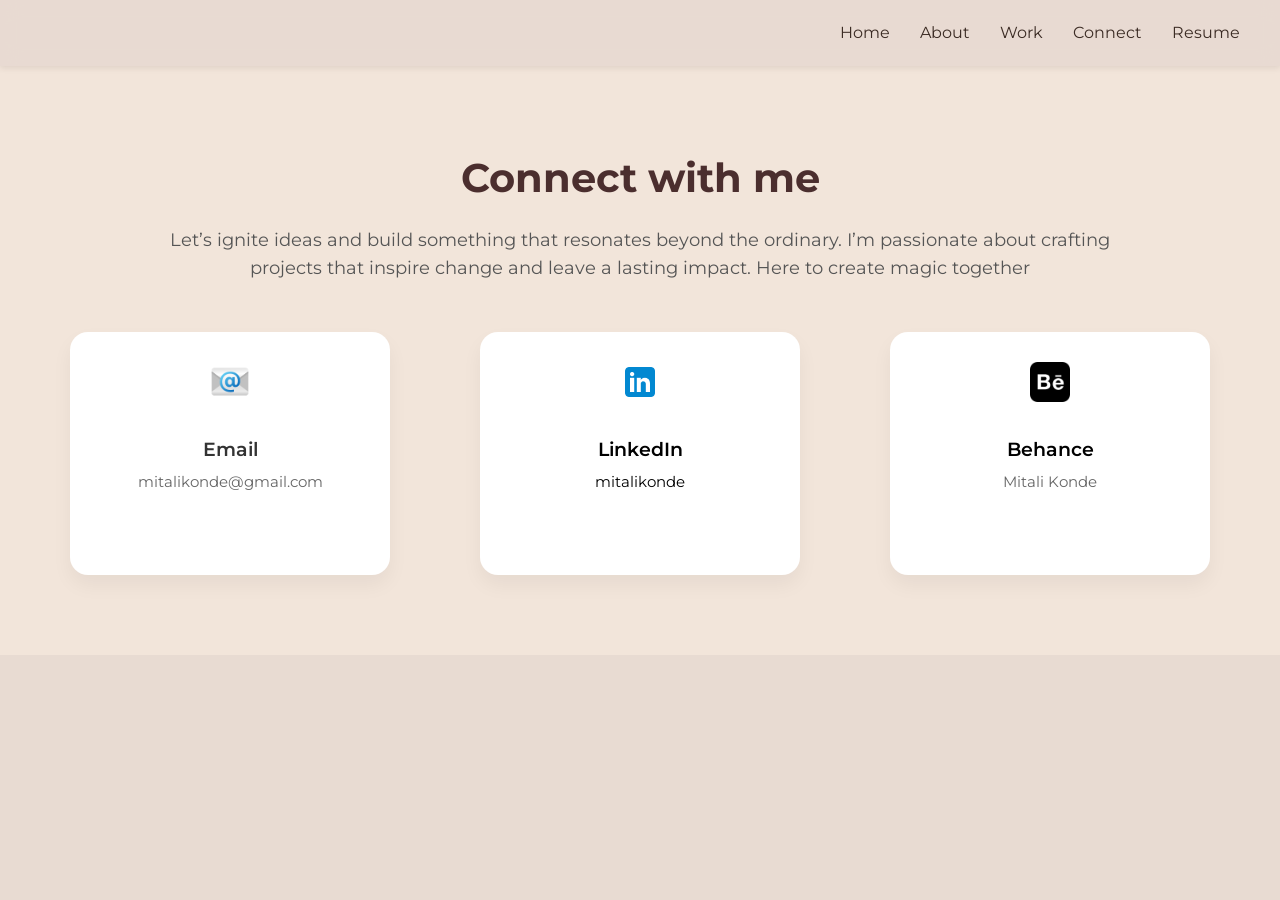
==== commit c6346d82: "Update contact.html" ====
--- a/contact.html
+++ b/contact.html
@@ -54,7 +54,7 @@
 
       <div class="contact-card">
         <img src="assets\icons8-behance-50.png" alt="Behance" />
-        <h3>Behance</h3>
+        <h3> <a href="https://www.behance.net/mitalikonde18" class="linkedin_link">Behance</a></h3>
         <p>Mitali Konde</p>
       </div>
     </div>
@@ -63,4 +63,4 @@
 
 </body>
 
-</html>+</html>
